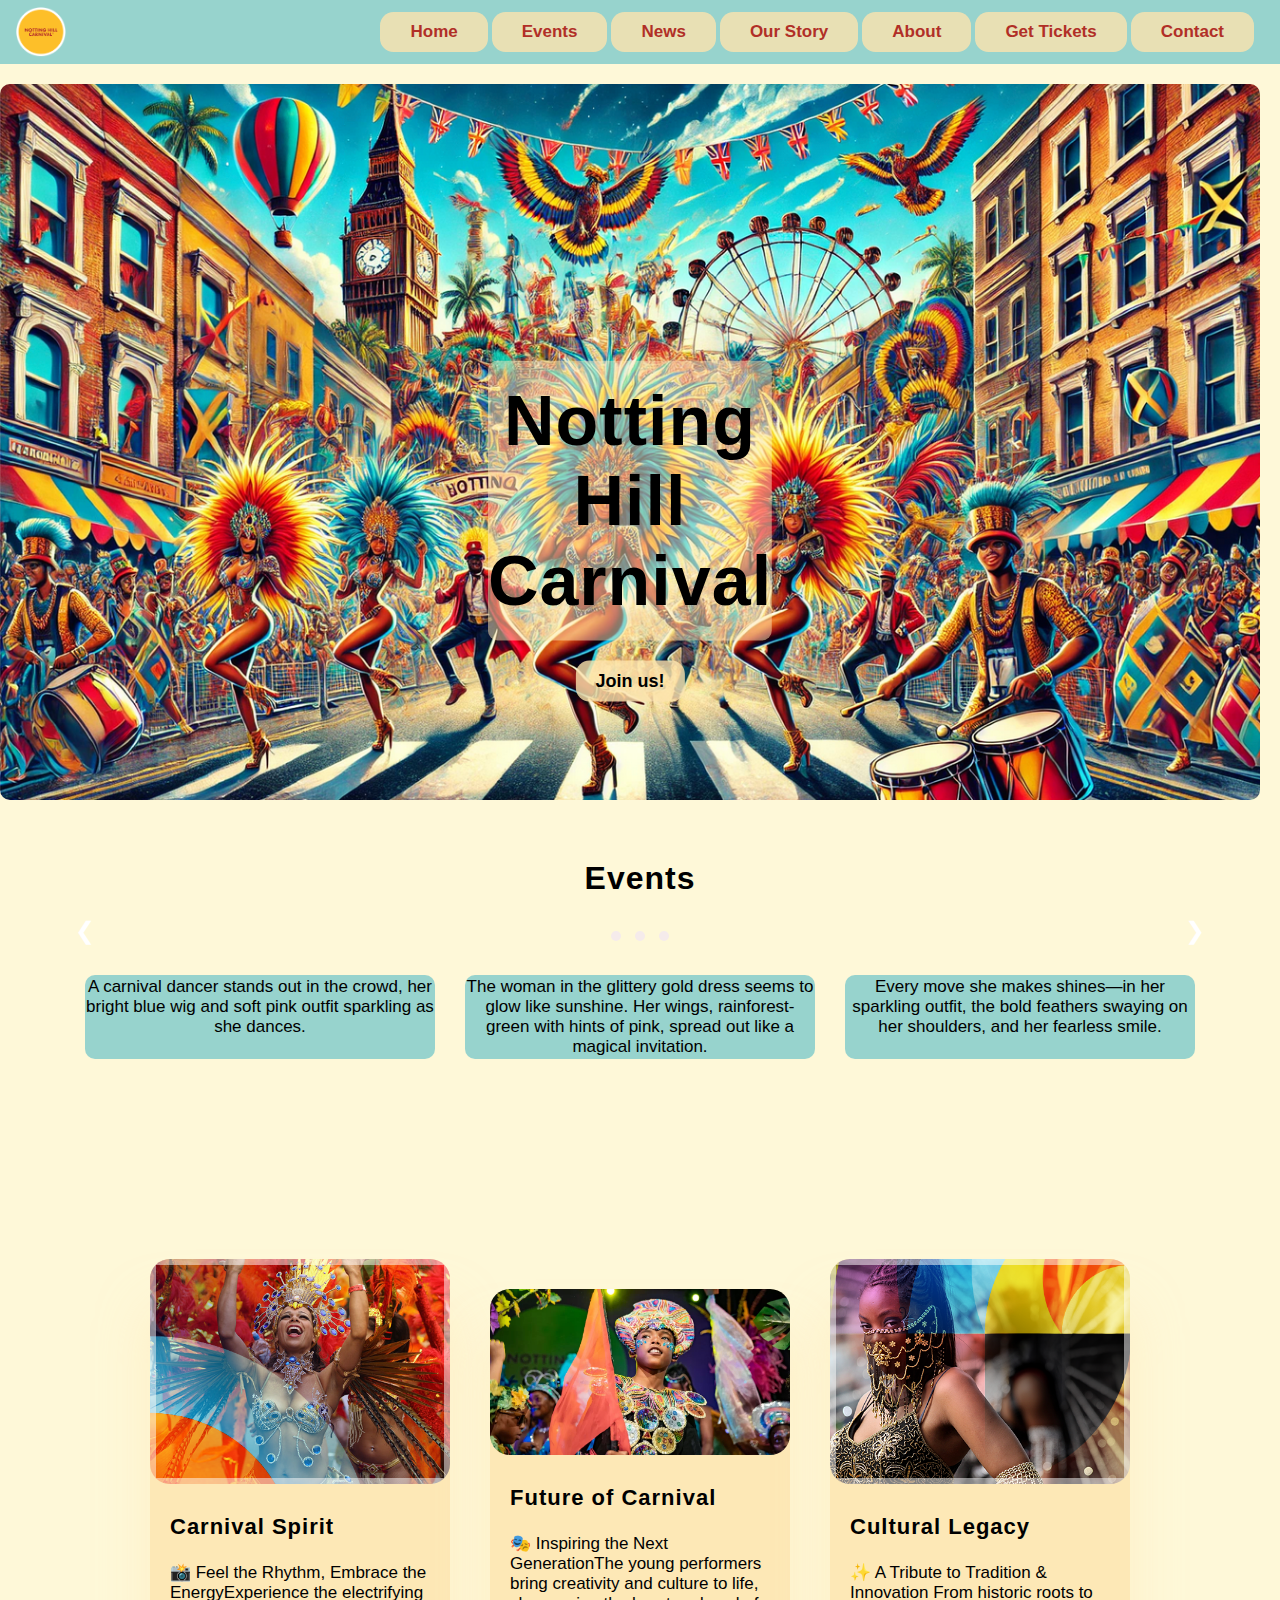
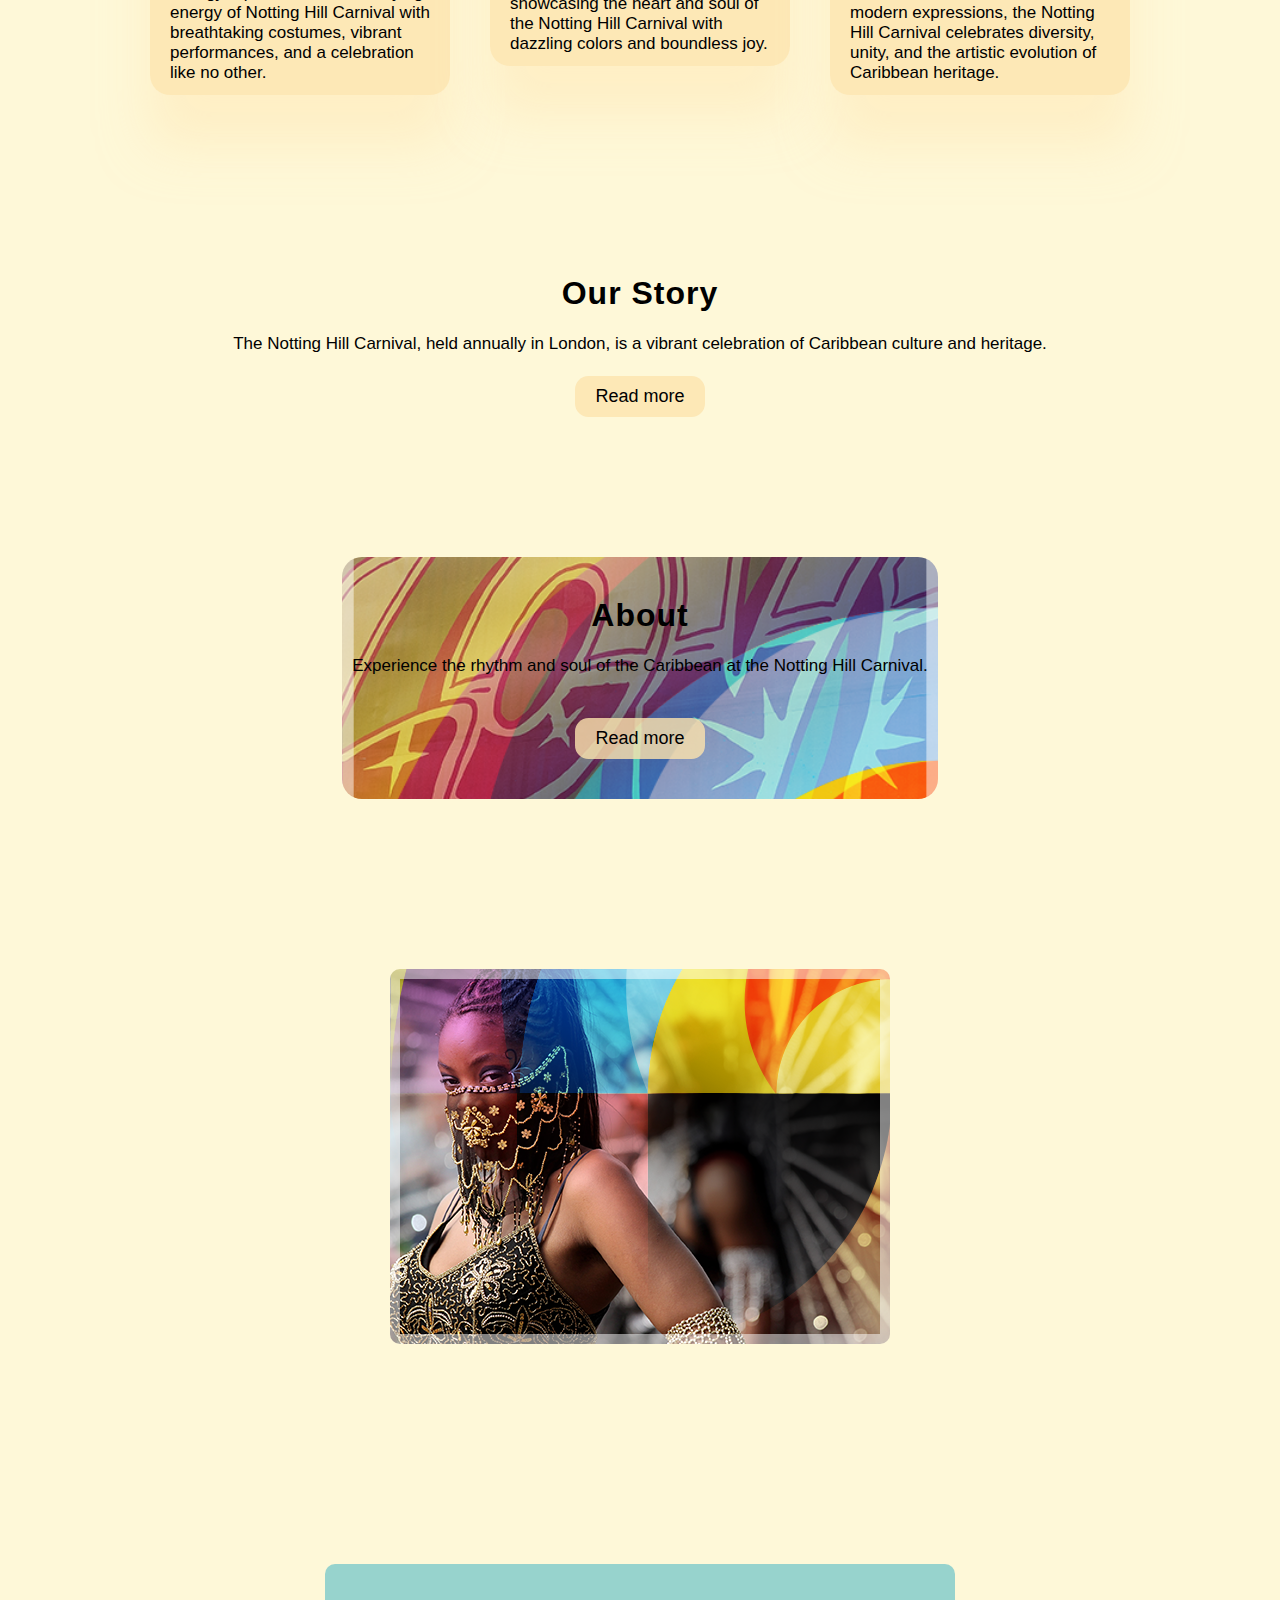
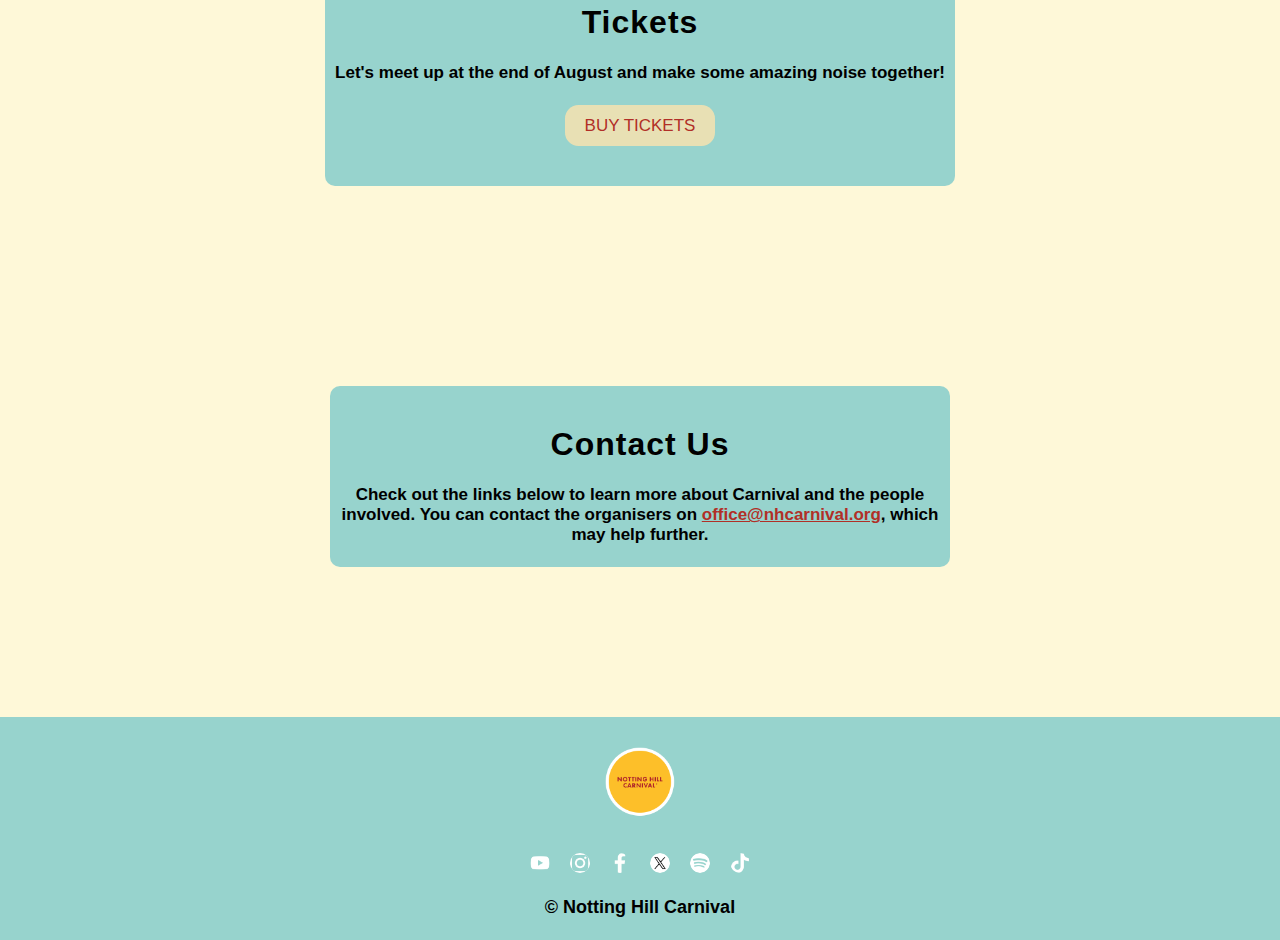
==== src/index.html @ 948e319c "Add files via upload" ====
<!DOCTYPE html>
<html lang="en">
  <head>
    <meta charset="UTF-8" />
    <meta name="viewport" content="width=device-width, initial-scale=1.0" />
    <title>Notting Hill Carnival</title>
    <meta
      name="description"
      content="Official Notting Hill Carnival website - Event information, history, and tickets for Europe's biggest street festival"
    />
    <meta
      name="keywords"
      content="Notting Hill Carnival, London Festival, Caribbean Culture, Street Parade, Event Tickets"
    />
    <meta name="author" content="Yanan Wu" />

    <!-- Social Media Meta Tags -->
    <meta property="og:title" content="Notting Hill Carnival" />
    <meta
      property="og:description"
      content="Official site for Notting Hill Carnival"
    />
    <meta property="og:image" content="URL to your webpage's image" />
    <meta property="og:url" content="URL of your webpage" />

    <meta name="twitter:title" content="Notting Hill Carnival" />
    <meta
      name="twitter:description"
      content="Official Notting Hill Carnival website - Event information, history, and tickets for Europe's biggest street festival"
    />
    <meta name="twitter:image" content="URL to your webpage's image" />
    <meta name="twitter:card" content="summary_large_image" />

    <!-- Favicon -->
    <link rel="shortcut icon" href="./images/favicon.ico" type="image/x-icon" />

    <!-- Link ti external CSS file -->
    <link rel="stylesheet" href="./styles/style.css" />
  </head>
  <body>
    <header id="navbar">
      <div class="logo">
        <img
          src="./images/notting-hill-carnival.png"
          alt="Notting Hill Carnival logo"
        />
      </div>

      <nav>
        <ul>
          <li><a href="#home">Home</a></li>
          <li><a href="#events">Events</a></li>
          <li><a href="#news">News</a></li>
          <li><a href="#our-story">Our Story</a></li>
          <li><a href="#about">About</a></li>
          <li><a href="#get-tickets">Get Tickets</a></li>
          <li><a href="#contact">Contact</a></li>
        </ul>

        <div class="burger-menu">
          <div class="line"></div>
          <div class="line"></div>
          <div class="line"></div>
        </div>
      </nav>
    </header>

    <script src="./scripts/nav.js"></script>

    <main>
      <!-- Hero Image -->
      <section class="hero-image">
        <img
          src="./images/hero-image.png"
          alt="Notting Hill Carnival celebration"
        />
        <div class="hero-text">
          <h1>
            Notting <br />
            Hill <br />
            Carnival
          </h1>

          <button type="button"><strong>Join us!</strong></button>
        </div>
      </section>

      <!-- Events section -->
      <section id="events">
        <h2 class="carousel-title">Events</h2>

        <div class="carousel-container">
          <!-- Image slides  -->
          <div class="carousel-slide">
            <img
              src="./images/slideshow1.webp"
              alt="A smiling lady celebrating at Notting Hill Carnival"
            />

            <img
              src="./images/slideshow2.webp"
              alt="Someone's very colourful back"
            />

            <img
              src="./images/slideshow3.webp"
              alt="A well dressed-up lady posing for the cameras"
            />
          </div>

          <!-- Left and right arrows -->
          <div class="carousel-navigation">
            <button class="prev">&#10094;</button>
            <button class="next">&#10095;</button>
          </div>

          <!-- Bullet points indicators -->
          <div class="carousel-bullets">
            <span class="bullet"></span>
            <span class="bullet"></span>
            <span class="bullet"></span>
          </div>
        </div>
        <div class="description-container">
          <div class="description1">
            <p>
              A carnival dancer stands out in the crowd, her bright blue wig and
              soft pink outfit sparkling as she dances.
            </p>
          </div>
          <div class="description2">
            <p>
              The woman in the glittery gold dress seems to glow like sunshine.
              Her wings, rainforest-green with hints of pink, spread out like a
              magical invitation.
            </p>
          </div>
          <div class="description3">
            <p>
              Every move she makes shines—in her sparkling outfit, the bold
              feathers swaying on her shoulders, and her fearless smile.
            </p>
          </div>
        </div>
        <!-- External JS file for the carousel -->
        <script src="./scripts/script.js"></script>
      </section>

      <!-- Cards container -->
      <section id="cards">
        <div class="cards" id="news">
          <!-- Card -->
          <div class="card">
            <img src="./images/impact.png" alt="Impact" />

            <div class="info">
              <h3>Carnival Spirit</h3>
              <p>
                📸 Feel the Rhythm, Embrace the EnergyExperience the
                electrifying energy of Notting Hill Carnival with breathtaking
                costumes, vibrant performances, and a celebration like no other.
              </p>
            </div>
          </div>

          <!-- Card -->
          <div class="card">
            <img
              src="./images/girls-in-costume-on-stage-jpg.webp"
              alt="girls in costume on stage"
            />

            <div class="info">
              <h3>Future of Carnival</h3>
              <p>
                🎭 Inspiring the Next GenerationThe young performers bring
                creativity and culture to life, showcasing the heart and soul of
                the Notting Hill Carnival with dazzling colors and boundless
                joy.
              </p>
            </div>
          </div>

          <!-- Card -->
          <div class="card">
            <img src="./images/ambassadors.png" alt="Ambassadors" />

            <div class="info">
              <h3>Cultural Legacy</h3>
              <p>
                ✨ A Tribute to Tradition & Innovation From historic roots to
                modern expressions, the Notting Hill Carnival celebrates
                diversity, unity, and the artistic evolution of Caribbean
                heritage.
              </p>
            </div>
          </div>
        </div>
      </section>

      <!--Our Story section -->
      <section id="our-story">
        <h2>Our Story</h2>
        <p>
          The Notting Hill Carnival, held annually in London, is a vibrant
          celebration of Caribbean culture and heritage.
        </p>
        <div class="moreContent" style="display: none">
          <p>
            Since it started in 1966, the carnival has become one of the biggest
            street festivals in the world, drawing millions of people every
            year. It highlights a vibrant mix of music, dance, and food,
            showcasing the different communities that make it feel so special.
          </p>
        </div>
        <button type="button" onclick="toggleContent(event)">Read more</button>
      </section>

      <!-- About section -->
      <section id="about">
        <h2>About</h2>
        <p>
          Experience the rhythm and soul of the Caribbean at the Notting Hill
          Carnival.
        </p>

        <div class="moreContent" style="display: none">
          <p>
            From the captivating rhythms of steel drum bands to the bright
            parades with detailed costumes, the carnival feels like a deep dive
            into culture. Whether you’re dancing in the crowd or trying real
            Caribbean food, there’s fun for everyone.
          </p>
        </div>
        <!-- Button that toggles the content visibility -->
        <button type="button" onclick="toggleContent(event)">Read more</button>
      </section>

      <section id="ambassadors">
        <img src="./images/ambassadors.png" alt="Ambassadors" />
      </section>

      <section id="get-tickets">
        <h2>Tickets</h2>
        <p>
          <strong
            >Let's meet up at the end of August and make some amazing noise
            together!</strong
          >
        </p>
        <button type="button"><a href="./tickets.html">BUY TICKETS</a></button>
      </section>

      <section id="contact">
        <h2>Contact Us</h2>
        <p>
          <strong>
            Check out the links below to learn more about Carnival and the
            people involved. You can contact the organisers on
            <span id="contact-email">office@nhcarnival.org</span>, which may
            help further.
          </strong>
        </p>
      </section>
    </main>

    <footer>
      <section id="logo">
        <img
          src="./images/notting-hill-carnival.png"
          alt="Notting Hill Carnival logo"
        />
      </section>
      <!-- Social media links & icons -->
      <ul class="social-media-icons">
        <li>
          <a href="https://www.youtube.com/@nottinghillcarnivalltd.3619"
            ><img src="./images/youtube.png" alt="youtube" class="social-icon"
          /></a>
        </li>
        <li>
          <a href="https://www.instagram.com/nhcarnivalldn"
            ><img
              src="./images/instagram.png"
              alt="instagram"
              class="social-icon"
          /></a>
        </li>
        <li>
          <a href="https://www.facebook.com/NHCarnivalLDN/"
            ><img
              src="./images/facebook-app-symbol.png"
              alt="facebook"
              class="social-icon"
          /></a>
        </li>

        <li>
          <a href="https://x.com/NHCarnivalLDN"
            ><img src="./images/x.png" alt="x" class="social-icon"
          /></a>
        </li>
        <li>
          <a href="https://carnival.withspotify.com/"
            ><img src="./images/spotify.png" alt="spotify" class="social-icon"
          /></a>
        </li>
        <li></li>
        <li>
          <a href="https://www.tiktok.com/@nhcarnivalldn?lang=en"
            ><img src="./images/tik-tok.png" alt="tik-tok" class="social-icon"
          /></a>
        </li>
      </ul>

      <!-- Copyrights -->
      <p class="rights">&copy; Notting Hill Carnival</p>
    </footer>
  </body>
</html>
---- src/styles/style.css ----
/* Root & Variables */
:root {
    --color-bg: rgba(26, 167, 192, 0.45);
    --color-bg-text: rgba(253, 228, 174, 0.8);
    --color-shadow-text: rgba(255, 232, 183, 0.55);
    --color-header-links: rgba(177, 47, 39, 1);
    --font-text: "Trebuchet MS", "Lucida Sans Unicode", "Lucida Grande",
      "Lucida Sans", Arial, sans-serif;
}
 

*, *::before, *::after {
    box-sizing: border-box;
    margin: 0;
    padding: 0;
    z-index: 0;
}
 
html {
    font-size: 62.5%;
}
 
body {
    height: 100vh;
    width: 100vw;
    scrollbar-width: none;
    overflow-x: hidden;
    font-family: var(--font-text);
    font-size: 1.6rem;
    background-color: rgba(254, 241, 177, 0.5);
   
}
 
img, picture {
    display: block;
    max-width: 100%;
    border-radius: 10px;
}
 
/* Typography */
h1, h2, h3, h4, h5, h6 {
    letter-spacing: 0.1rem;
    padding: 2rem 0;
}
 
h2 {
    font-size: 3.2rem;
}
 
h3 {
    font-size: 2.2rem;
}
 
p, a, li {
    font-size: 1.7rem;
    text-decoration: none;
    padding: 0.2rem 0;
}


button{
    cursor: pointer;
    text-align: center;
    font-size: 1.8rem;
    background-color: var(--color-bg-text);
    color: black;
    border: 0;
    border-radius: 13.5px;
    padding: 1rem 2rem;
    margin: 2rem 0;
}

button:hover {
    background-color: var(--color-bg);
    color: var(--color-secondary);
}

body {
    display: flex;
    justify-content: flex-start;
    align-items: center;
    flex-direction: column;
}

header {
    position: relative;
    align-items: center;
    width: 100%;
    background-color: var(--color-bg);
}

.logo img {
  height: 50px;  
}

#navbar > nav > ul {
    display: none;
    list-style: none;
    padding: 1rem;
    margin: 0;
    gap: 4px;
    position: relative;
    width: 95%;
}

#navbar > nav > ul li {
    text-align: right;
}

#navbar > nav > ul a {
    color: var(--color-header-links);
    font-weight: bolder;
    background-color: var(--color-bg-text);
    border-radius: 13.5px;
    display: block;
    padding: 1rem 3rem;
    
}

.burger-menu {
    display: flex;
    flex-direction: column;
    justify-content: space-around;
    width: 3rem;
    height: 3rem;
    cursor: pointer;
    padding: 5px;
    position: absolute;
    right: 1em;
    top: 0;
    margin: 0.6em;
   
}

.burger-menu .line {
    width: 100%;
    height: 0.35rem;
    background-color: white;
      
}
nav:has(>.show-menu) > .burger-menu > div:nth-child(2) {
  opacity: 0;
}

nav:has(>.show-menu) > .burger-menu > div:first-child {
  transform: rotate(45deg);
  top: 6px;
  position: relative;
}

nav:has(>.show-menu) > .burger-menu > div:last-child {
  transform: rotate(-45deg);
  top: -7px;
  position: relative;
}

#navbar > nav > ul.show-menu {
    display: flex;
    flex-direction: column;
    margin: auto;
}


main {
    display: flex;
    align-items: center;
    flex-direction: column;
    text-align: center;
    padding-bottom: 2rem;
    background-position: center;
    background-repeat: no-repeat;
    background-size: cover;
    position: relative;
}

section {
    padding: 2rem 1rem;
}

/* Hero image  */
.hero-image {
    background-image: url("../images/hero-image.webp");
    background-position: center;
    background-repeat: no-repeat;
    background-size: cover;
    position: relative;
    margin-right: 2rem;
    /* height: 100vh; */
    width: 100%;
    box-shadow: 0 1px 1px var(--color-secondary);
    z-index: -1;
}

.hero-text {
    position: absolute;
    top: 60%;
    left: 50%;
    transform: translate(-50%, -50%);
    overflow: hidden;
}
.hero-text h1 {
  background-color: rgba(255, 232, 183, 0.5);
  border-radius: 10px;
  font-size: 2.9rem;
}


/* Section Event */
#events {
  margin-bottom: 6rem;
}
.description-container {
  display: flex;
}
.carousel-container {
  position: relative;
  width: 100%;
  margin: auto;
}

/* Activates flexbox on image slides. */
.carousel-slide {
  display: flex;
  max-width: 430px;
  margin: auto;
}

/* Defines sizing of images. */
.carousel-slide img {
  width: 100%;
  display: none;
}

/* Identifies how the images will be displayed when they are active. */
.carousel-slide img.active {
  display: block;
}

/* Set the positioning of the left and right arrow carousel navigation.  */
.carousel-navigation {
  position: absolute;
  top: 50%;
  transform: translateY(-50%);
  width: 100%;
  display: flex;
  justify-content: space-between;
}

/* Defines the color of the carousel arrows navigation. The color of the arrows
  should be in the contrast with the images to make them visible. */
.carousel-navigation .prev,
.next {
  color: rgb(255, 255, 255);
}

/* Alignments and coloring of the left and right arrow navigation. */
.carousel-navigation button {
  background-color: transparent;
  border: none;
  font-size: 24px;
  cursor: pointer;
  outline: none;
}

/* The carousel bullets points alignment. */
.carousel-bullets {
  text-align: center;
  margin-top: 10px;
}

/* Setting up the colour of the non-active carousel bullets. You might want to
  change it according to your brand colour pallet.*/
.carousel-bullets .bullet {
  display: inline-block;
  width: 10px;
  height: 10px;
  background-color: #f5ebeb;
  border-radius: 50%;
  margin: 0 5px;
  cursor: pointer;
}

/* Setting up the colour of the active carousel bullets.*/
.carousel-bullets .bullet.active {
  background-color: var(--color-bg);
}

/* Events descriptions */
.description-container {
  display: flex;
  justify-content: center;
  padding: 3rem;
  gap: 3rem;
}
.description1, .description2, .description3 {
  background-color: var(--color-bg);
  border-radius: 10px;
  max-width: 35rem;
  max-height: 26rem;
}

 /* Section News  */
 .cards {
  display: flex;
  justify-content: space-around;
  align-items: center;
  flex-wrap: wrap;
  margin: 5rem 0;
}

.card {
  max-width: 30rem;
  border-radius: 2rem;
  background-color: var(--color-bg-text);
  box-shadow: 0rem 5rem 5rem var(--color-shadow-text);
  margin: 2rem;
}

.card img {
  border-radius: 2rem;
}

.info {
  text-align: left;
  padding: 1rem 2rem;
}

/* Section Our story */
#our-story {
  display: block;
  min-height: 8rem; 
  /* width: 100%; */
  background-image: url(../images/Partners.png);
  background-position: center;
  background-repeat: no-repeat;
  background-size: cover;
  position: relative;
  margin: 5rem 1.5rem;
  border-radius: 20px;
}


/* Section About  */
#about {
  display: block;
  min-height: 8rem; 
  /* width: 100%; */
  background-image: url(../images/our-mission.png);
  background-position: center;
  background-repeat: no-repeat;
  background-size: cover;
  position: relative;
  margin: 5rem 1.5rem;
  border-radius: 20px;
}
#about p {
    margin-bottom: 2rem;
}

#ambassadors {
  display: flex;
  justify-content: center;
  margin: 10rem 0;
}

/* Tickets section  */
#get-tickets {
  margin: 10rem 1.5rem;
  background-color: var(--color-bg);
  border-radius: 10px;
}
#get-tickets a {
  font-family: Impact, Haettenschweiler, 'Arial Narrow Bold', sans-serif;
  color: var(--color-header-links);
}

#contact {
  margin: 10rem 1.5rem;
  background-color: var(--color-bg);
  border-radius: 10px;
}
#contact #contact-email {
  text-decoration: underline;
  font-weight: bolder;
  color: var(--color-header-links);
  
}
 

 footer {
    align-self: stretch;
    text-align: center;
    box-shadow: 0 -5rem 3rem var(--color-shadow);
    margin-top: 3rem;
    padding: 1rem 0 2rem 0;
    background-color: var(--color-bg);
  }

  footer #logo img {
    height: 70px;
    display: inline-flex;
  }

  .social-media-icons {
    display: flex;
    justify-content: center;
    align-items: center;
    list-style: none;
  }
  .social-icon {
    height: 2rem;
    min-height: 2rem;
    filter: invert(100%);
    margin: 1rem;
  }

  .rights {
    font-size: large;
    font-weight: bold;
    margin-top: 1rem;
  }

  /* 1.2 For Tablet & desktop */
  @media (min-width: 60rem) {
    nav {
      display: flex;
    }
    #navbar {
      display: flex;
      justify-content: space-between;
      padding: 0 1em;
    }
    #navbar > nav > ul {
      display: flex;
      position: static;
      width: auto;
    }
    .hero-text {
      padding-bottom: 3rem;
      top: 65%;
    }
    .hero-text h1 {
      font-size: 7rem;
    }
    #navbar > nav > ul li {
      text-align: left;
    }
    .burger-menu {
      display: none;
    }
    #contact {
      width: 620px;
    }
  }
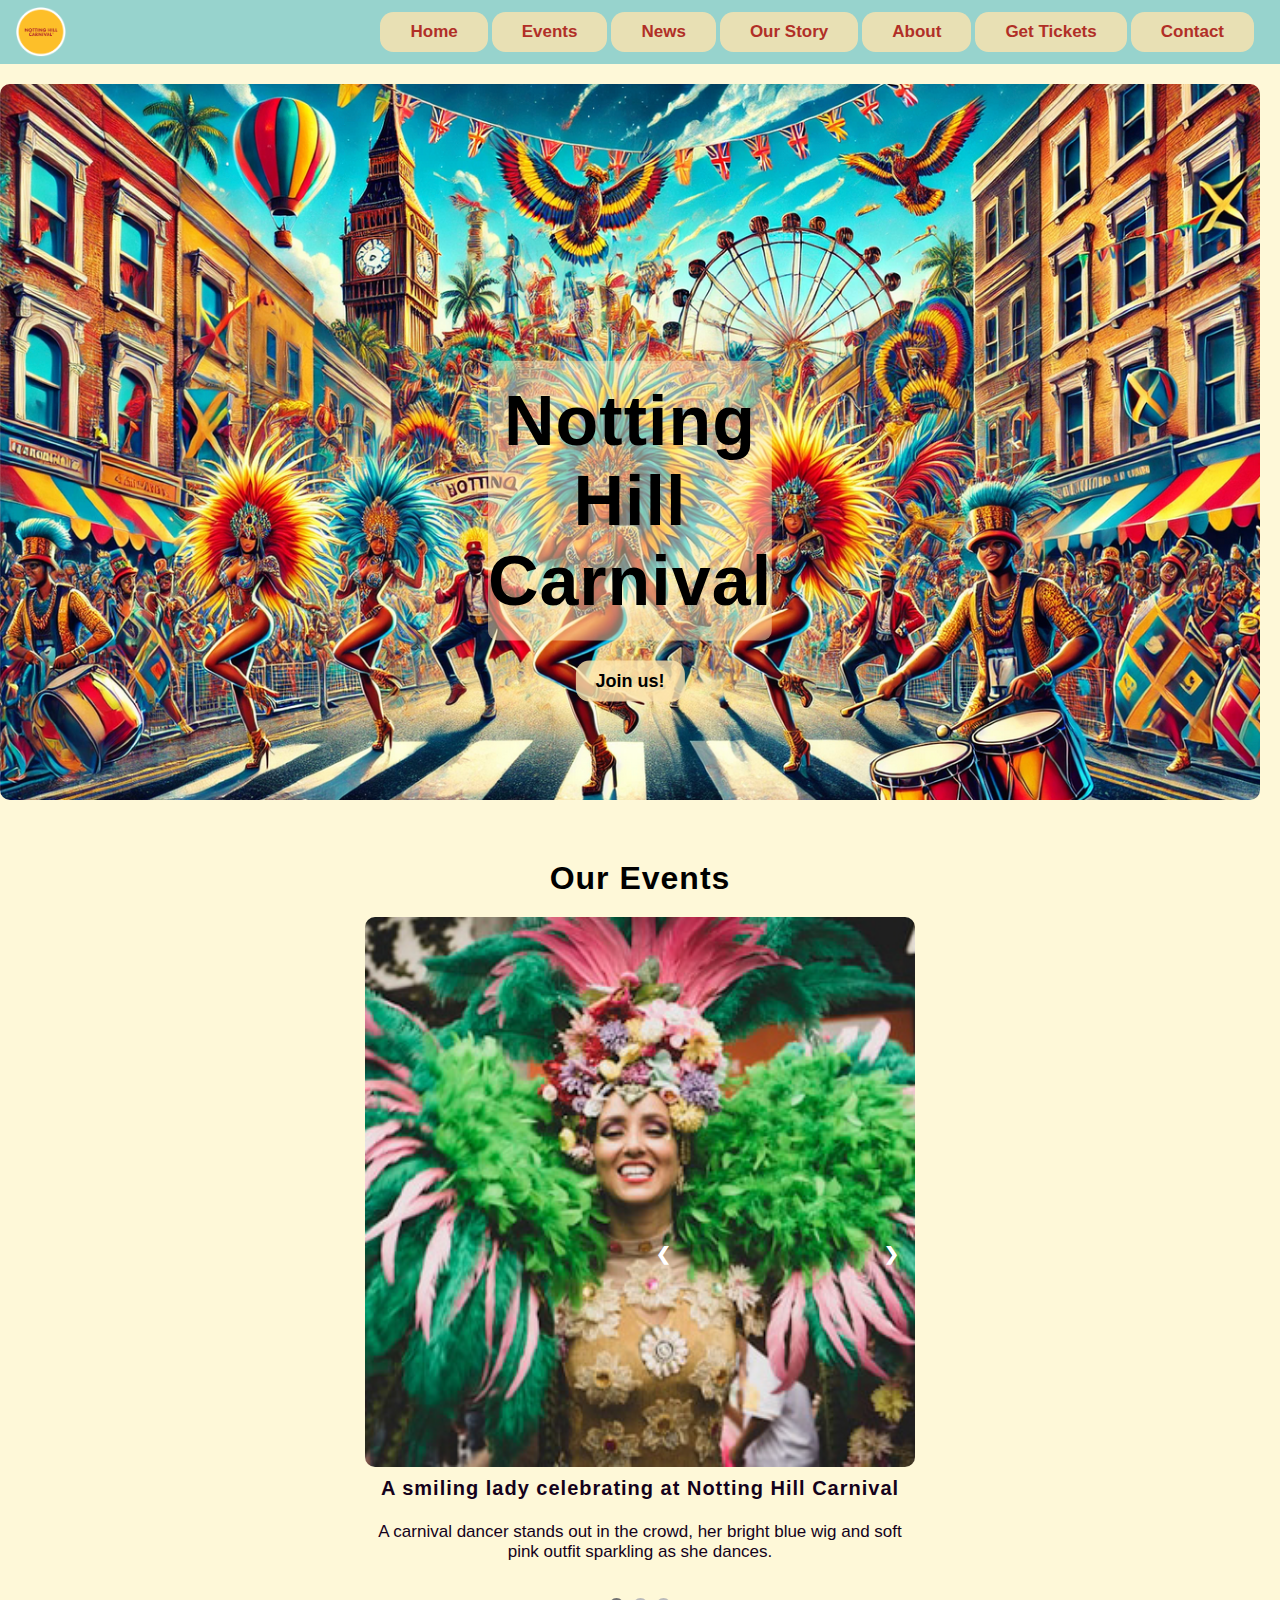
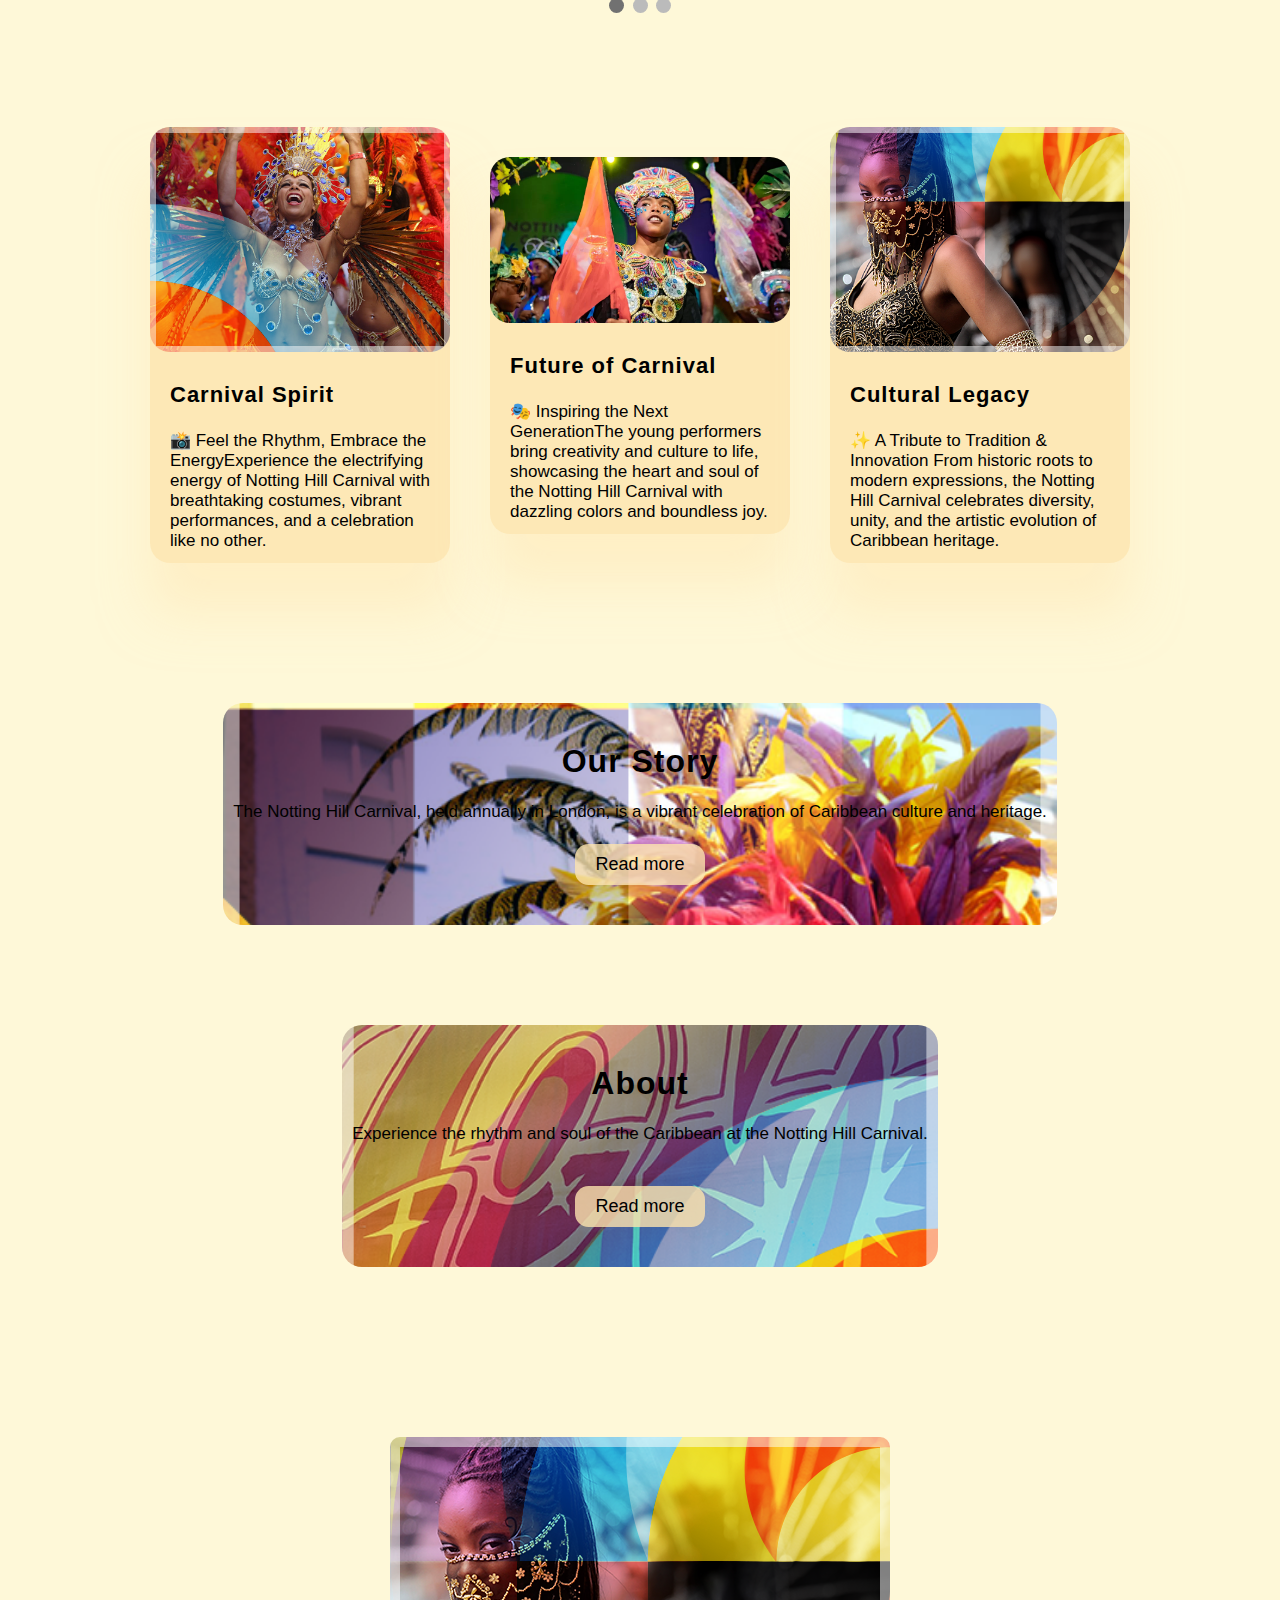
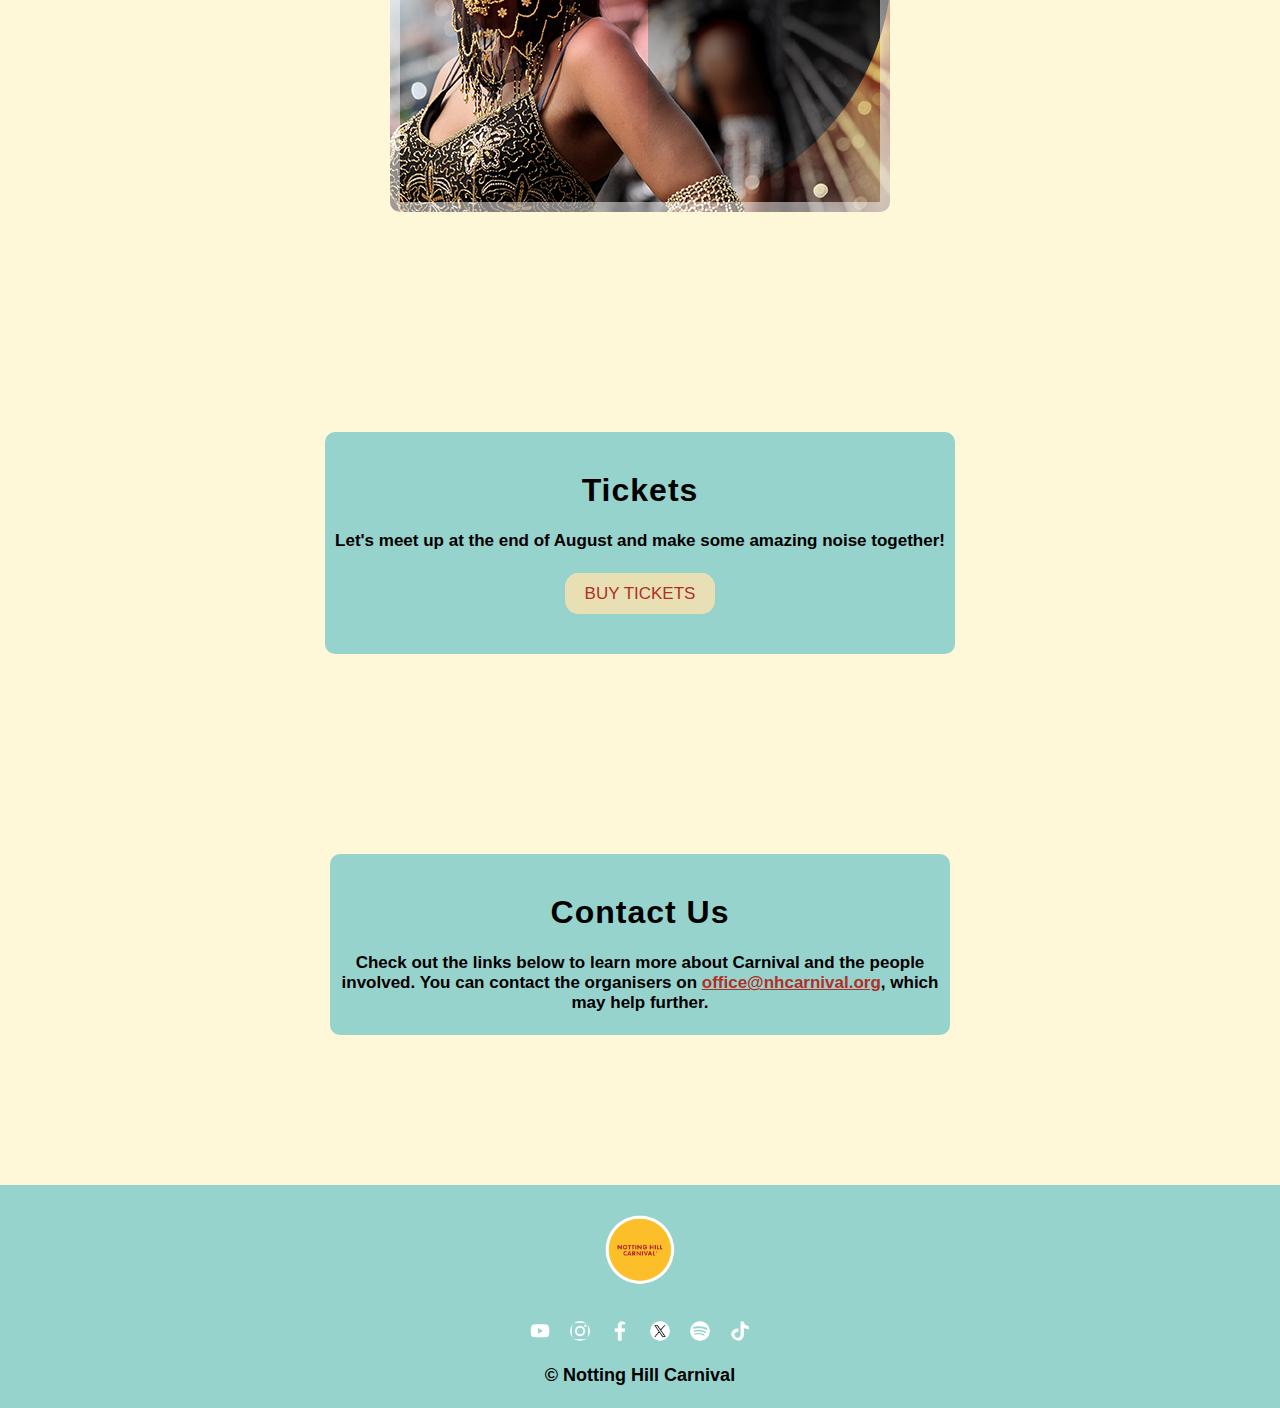
==== commit fb6702f4: "sildeshow updates" ====
--- a/src/index.html
+++ b/src/index.html
@@ -85,66 +85,56 @@
         </div>
       </section>
 
-      <!-- Events section -->
-      <section id="events">
-        <h2 class="carousel-title">Events</h2>
-
-        <div class="carousel-container">
-          <!-- Image slides  -->
-          <div class="carousel-slide">
-            <img
-              src="./images/slideshow1.webp"
-              alt="A smiling lady celebrating at Notting Hill Carnival"
-            />
-
-            <img
-              src="./images/slideshow2.webp"
-              alt="Someone's very colourful back"
-            />
-
-            <img
-              src="./images/slideshow3.webp"
-              alt="A well dressed-up lady posing for the cameras"
-            />
-          </div>
-
-          <!-- Left and right arrows -->
-          <div class="carousel-navigation">
-            <button class="prev">&#10094;</button>
-            <button class="next">&#10095;</button>
-          </div>
-
-          <!-- Bullet points indicators -->
-          <div class="carousel-bullets">
-            <span class="bullet"></span>
-            <span class="bullet"></span>
-            <span class="bullet"></span>
-          </div>
-        </div>
-        <div class="description-container">
-          <div class="description1">
+      <section id="our-events">
+        <div class="events"><h2>Our Events</h2></div>
+        <!-- Slideshow container -->
+        <div class="slideshow-container">
+        <!-- Full-width images with title and caption text -->
+        <div class="mySlides fade">
+        <img src="./images/slideshow1.webp" alt="A smiling lady celebrating at Notting Hill Carnival" style="width:100%">
+          <div class="text">
+            <h3>A smiling lady celebrating at Notting Hill Carnival</h3>
             <p>
-              A carnival dancer stands out in the crowd, her bright blue wig and
-              soft pink outfit sparkling as she dances.
+              A carnival dancer stands out in the crowd, her bright blue wig and soft pink outfit sparkling as she dances.
             </p>
           </div>
-          <div class="description2">
-            <p>
-              The woman in the glittery gold dress seems to glow like sunshine.
-              Her wings, rainforest-green with hints of pink, spread out like a
-              magical invitation.
-            </p>
-          </div>
-          <div class="description3">
-            <p>
-              Every move she makes shines—in her sparkling outfit, the bold
-              feathers swaying on her shoulders, and her fearless smile.
-            </p>
-          </div>
-        </div>
-        <!-- External JS file for the carousel -->
-        <script src="./scripts/script.js"></script>
-      </section>
+        </div>
+  
+        <div class="mySlides fade">
+        <img src="./images/slideshow2.webp" alt="Someone's very colourful back" style="width:100%">
+        <div class="text">
+          <h3>Someone's very colourful back</h3>
+          <p>
+            The woman in the glittery gold dress seems to glow like sunshine. Her wings, rainforest-green with hints of pink, spread out like a magical invitation.
+          </p>
+        </div>
+        </div>
+  
+        <div class="mySlides fade">
+        <img src="./images/slideshow3.webp" alt="A well dressed-up lady posing for the cameras" style="width:100%">
+        <div class="text">
+          <h3>A well dressed-up lady posing for the cameras</h3>
+          <p>
+            Every move she makes shines—in her sparkling outfit, the bold feathers swaying on her shoulders, and her fearless smile.
+          </p>
+        </div>
+        </div>
+        <!-- </div> -->
+  
+        <!-- Next and previous buttons -->
+        <a class="prev" onclick="plusSlides(-1)">&#10094;</a>
+        <a class="next" onclick="plusSlides(1)">&#10095;</a>
+        </div>
+        <br>
+  
+        <!-- The dots/circles -->
+        <div style="text-align:center">
+          <span class="dot" onclick="currentSlide(1)"></span>
+          <span class="dot" onclick="currentSlide(2)"></span>
+          <span class="dot" onclick="currentSlide(3)"></span>
+        </div> 
+      </section>
+
 
       <!-- Cards container -->
       <section id="cards">
@@ -197,6 +187,7 @@
           </div>
         </div>
       </section>
+      
 
       <!--Our Story section -->
       <section id="our-story">
@@ -316,5 +307,6 @@
       <!-- Copyrights -->
       <p class="rights">&copy; Notting Hill Carnival</p>
     </footer>
+    <script src="./scripts/script.js"></script>
   </body>
 </html>
--- a/src/styles/style.css
+++ b/src/styles/style.css
@@ -204,100 +204,96 @@
   font-size: 2.9rem;
 }
 
-
-/* Section Event */
-#events {
-  margin-bottom: 6rem;
-}
-.description-container {
+.events {
   display: flex;
-}
-.carousel-container {
-  position: relative;
-  width: 100%;
+  justify-content: center;
   margin: auto;
-}
-
-/* Activates flexbox on image slides. */
-.carousel-slide {
-  display: flex;
-  max-width: 430px;
+}  
+
+  /* Slideshow container */
+.slideshow-container {
+  max-width: 550px;
+  position: relative;
   margin: auto;
 }
 
-/* Defines sizing of images. */
-.carousel-slide img {
-  width: 100%;
+/* Hide the images by default */
+.mySlides {
   display: none;
 }
 
-/* Identifies how the images will be displayed when they are active. */
-.carousel-slide img.active {
-  display: block;
-}
-
-/* Set the positioning of the left and right arrow carousel navigation.  */
-.carousel-navigation {
+/* Next & previous buttons */
+.prev, .next {
+  cursor: pointer;
   position: absolute;
   top: 50%;
-  transform: translateY(-50%);
+  width: auto;
+  margin-top: -22px;
+  padding: 16px;
+  color: white;
+  font-weight: bold;
+  font-size: 18px;
+  transition: 0.6s ease;
+  border-radius: 0 3px 3px 0;
+  user-select: none;
+}
+
+/* Position the "next button" to the right */
+.next {
+  right: 0;
+  border-radius: 3px 0 0 3px;
+}
+
+/* On hover, add a black background color with a little bit see-through */
+.prev:hover, .next:hover {
+  background-color: rgba(0,0,0,0.8);
+}
+
+/* Caption text */
+.text {
+  color: #14021b;
+  font-size: 15px;
+  padding: 8px 12px;
+  position: relative;
+  bottom: 8px;
   width: 100%;
-  display: flex;
-  justify-content: space-between;
-}
-
-/* Defines the color of the carousel arrows navigation. The color of the arrows
-  should be in the contrast with the images to make them visible. */
-.carousel-navigation .prev,
-.next {
-  color: rgb(255, 255, 255);
-}
-
-/* Alignments and coloring of the left and right arrow navigation. */
-.carousel-navigation button {
-  background-color: transparent;
-  border: none;
-  font-size: 24px;
+  text-align: center;
+}
+
+.text h3 {
+  font-size: 20px;
+  padding-top: 1rem;
+}
+
+
+
+/* The dots/bullets/indicators */
+.dot {
   cursor: pointer;
-  outline: none;
-}
-
-/* The carousel bullets points alignment. */
-.carousel-bullets {
-  text-align: center;
-  margin-top: 10px;
-}
-
-/* Setting up the colour of the non-active carousel bullets. You might want to
-  change it according to your brand colour pallet.*/
-.carousel-bullets .bullet {
+  height: 15px;
+  width: 15px;
+  margin: 0 2px;
+  background-color: #bbb;
+  border-radius: 50%;
   display: inline-block;
-  width: 10px;
-  height: 10px;
-  background-color: #f5ebeb;
-  border-radius: 50%;
-  margin: 0 5px;
-  cursor: pointer;
-}
-
-/* Setting up the colour of the active carousel bullets.*/
-.carousel-bullets .bullet.active {
-  background-color: var(--color-bg);
-}
-
-/* Events descriptions */
-.description-container {
-  display: flex;
-  justify-content: center;
-  padding: 3rem;
-  gap: 3rem;
-}
-.description1, .description2, .description3 {
-  background-color: var(--color-bg);
-  border-radius: 10px;
-  max-width: 35rem;
-  max-height: 26rem;
-}
+  transition: background-color 0.6s ease;
+}
+
+.active, .dot:hover {
+  background-color: #717171;
+}
+
+/* Fading animation */
+.fade {
+  animation-name: fade;
+  animation-duration: 1.5s;
+}
+
+@keyframes fade {
+  from {opacity: .4}
+  to {opacity: 1}
+}
+
 
  /* Section News  */
  .cards {
@@ -330,7 +326,7 @@
   display: block;
   min-height: 8rem; 
   /* width: 100%; */
-  background-image: url(../images/Partners.png);
+  background-image: url(../images/partners.png);
   background-position: center;
   background-repeat: no-repeat;
   background-size: cover;
